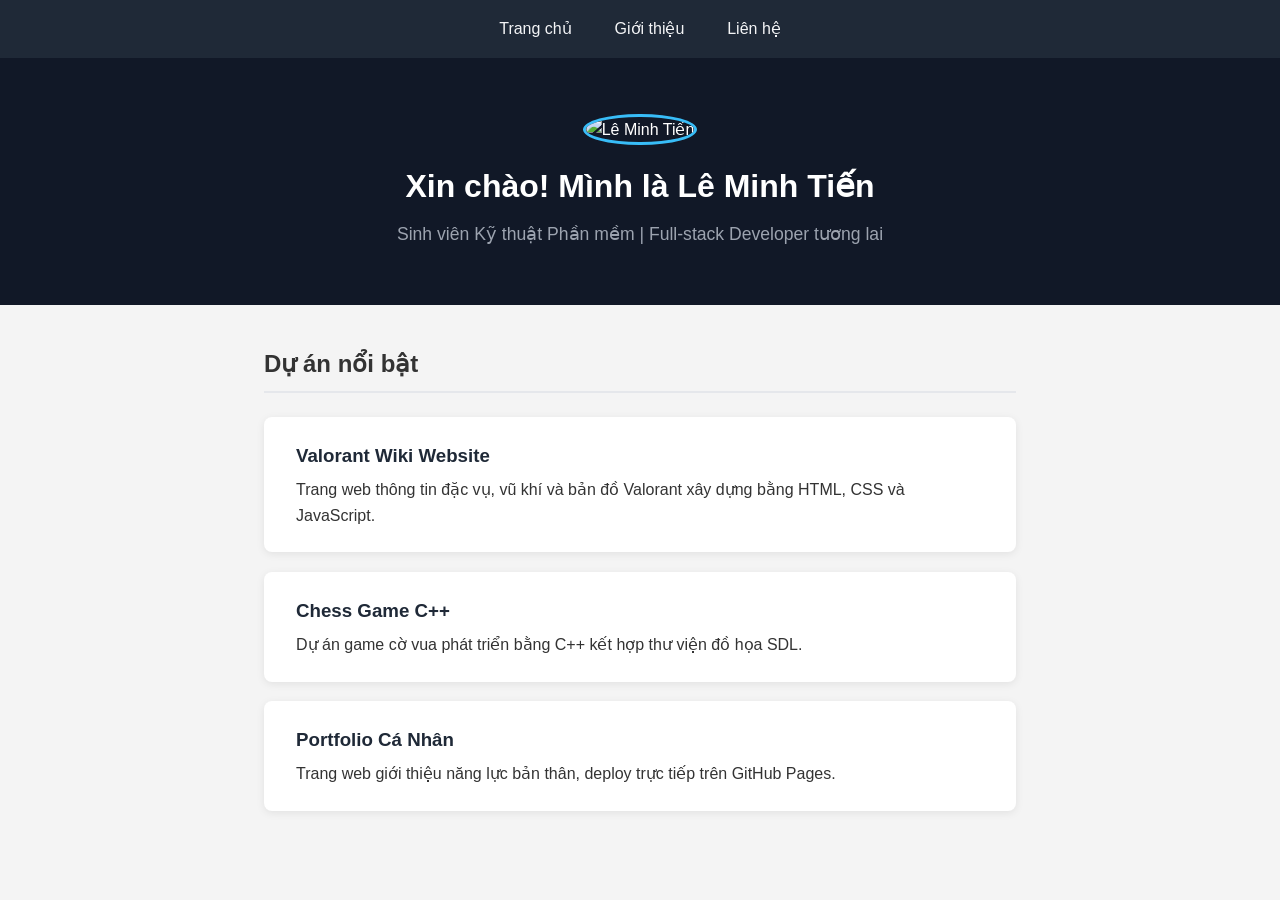
==== index.html @ d6bb254e "Add files via upload" ====
<!DOCTYPE html>
<html lang="vi">
<head>
    <meta charset="UTF-8">
    <meta name="viewport" content="width=device-width, initial-scale=1.0">
    <title>Lê Minh Tiến - Portfolio</title>
    <link rel="stylesheet" href="css/style.css">
</head>
<body>
    <nav>
        <a href="index.html">Trang chủ</a>
        <a href="about.html">Giới thiệu</a>
        <a href="contact.html">Liên hệ</a>
    </nav>

    <header>
        <img src="me.png" alt="Lê Minh Tiến" class="avatar-hero">
        <h1>Xin chào! Mình là Lê Minh Tiến</h1>
        <p>Sinh viên Kỹ thuật Phần mềm | Full-stack Developer tương lai</p>
    </header>

    <section>
        <h2>Dự án nổi bật</h2>
        <div class="project">
            <h3>Valorant Wiki Website</h3>
            <p>Trang web thông tin đặc vụ, vũ khí và bản đồ Valorant xây dựng bằng HTML, CSS và JavaScript.</p>
        </div>
        <div class="project">
            <h3>Chess Game C++</h3>
            <p>Dự án game cờ vua phát triển bằng C++ kết hợp thư viện đồ họa SDL.</p>
        </div>
        <div class="project">
            <h3>Portfolio Cá Nhân</h3>
            <p>Trang web giới thiệu năng lực bản thân, deploy trực tiếp trên GitHub Pages.</p>
        </div>
    </section>

    <script src="js/script.js"></script>
</body>
</html>
---- css/style.css ----
* {
    margin: 0;
    padding: 0;
    box-sizing: border-box;
}

body {
    font-family: 'Segoe UI', Tahoma, Geneva, Verdana, sans-serif;
    line-height: 1.6;
    background: #f4f4f4;
    color: #333;
}

nav {
    background: #1f2937;
    padding: 1rem;
    text-align: center;
}

nav a {
    color: #f3f4f6;
    margin: 0 1.2rem;
    text-decoration: none;
    font-weight: 500;
    transition: color 0.2s ease;
}

nav a:hover {
    color: #38bdf8;
}

header {
    text-align: center;
    padding: 3.5rem 1.5rem;
    background: #111827;
    color: white;
}

header h1 {
    font-size: 2rem;
    margin-bottom: 0.5rem;
}

header p {
    color: #9ca3af;
    font-size: 1.1rem;
}

.avatar-hero {
    width: 130px;
    height: 130px;
    border-radius: 50%;
    object-fit: cover;
    border: 3px solid #38bdf8;
    margin-bottom: 1rem;
}

section {
    padding: 2.5rem 1.5rem;
    max-width: 800px;
    margin: 0 auto;
}

section h2 {
    margin-bottom: 1.5rem;
    border-bottom: 2px solid #e5e7eb;
    padding-bottom: 0.5rem;
}

.project {
    background: white;
    padding: 1.5rem 2rem;
    margin: 1.2rem 0;
    border-radius: 8px;
    box-shadow: 0 2px 8px rgba(0, 0, 0, 0.08);
}

.project h3 {
    margin-bottom: 0.4rem;
    color: #1f2937;
}

.about-card {
    background: white;
    padding: 2rem;
    border-radius: 8px;
    box-shadow: 0 2px 8px rgba(0, 0, 0, 0.08);
    display: flex;
    gap: 2rem;
    align-items: center;
}

.avatar-profile {
    width: 140px;
    height: 140px;
    border-radius: 12px;
    object-fit: cover;
    border: 2px solid #e5e7eb;
}

.about-content p {
    margin-bottom: 0.6rem;
}

@media (max-width: 600px) {
    .about-card {
        flex-direction: column;
        text-align: center;
    }
}
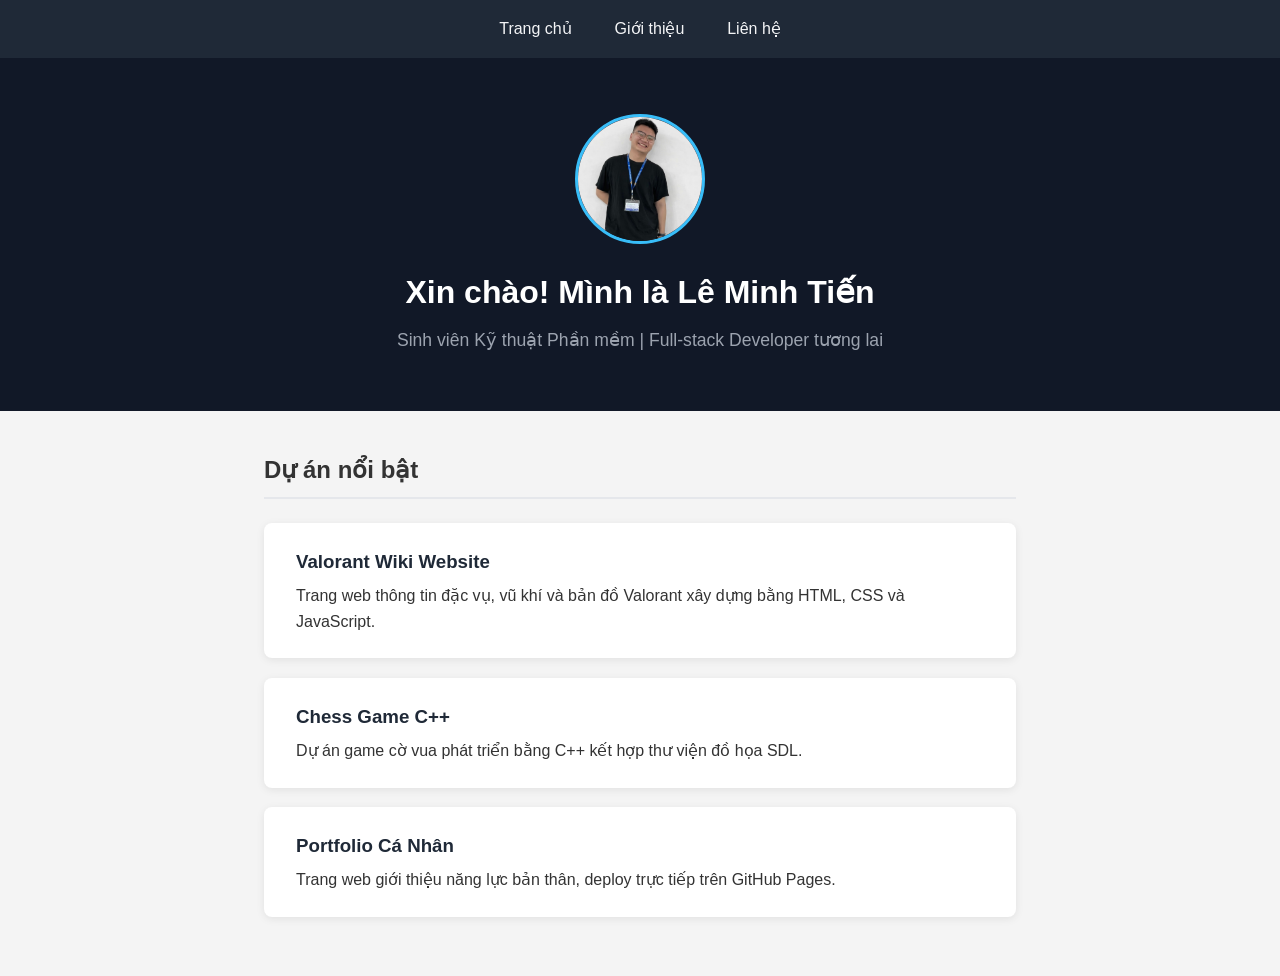
==== commit 00f516e3: "Update index.html" ====
--- a/index.html
+++ b/index.html
@@ -14,7 +14,7 @@
     </nav>
 
     <header>
-        <img src="me.png" alt="Lê Minh Tiến" class="avatar-hero">
+        <img src="images/me.png" alt="Lê Minh Tiến" class="avatar-hero">
         <h1>Xin chào! Mình là Lê Minh Tiến</h1>
         <p>Sinh viên Kỹ thuật Phần mềm | Full-stack Developer tương lai</p>
     </header>
@@ -37,4 +37,4 @@
 
     <script src="js/script.js"></script>
 </body>
-</html>+</html>
